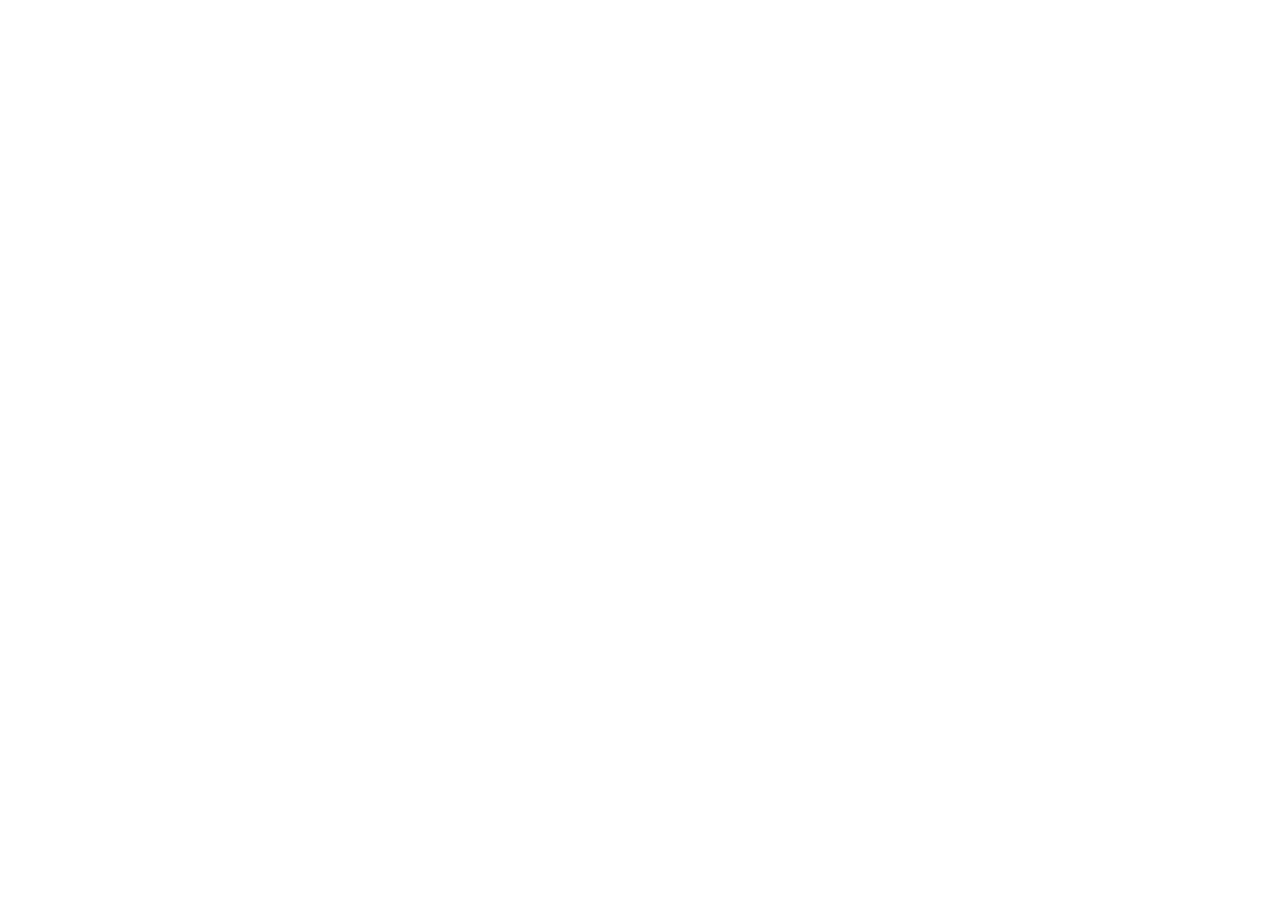
==== srs/index.html @ 6affec42 "add initial project files including HTML structure, SVG icons, and .gitignore" ====
<!doctype html>
<html lang = "en">
<head>
<meta charset = "UTF-8">
             <meta name = "viewport"
                   content = "width=device-width, user-scalable=no, initial-scale=1.0, maximum-scale=1.0, minimum-scale=1.0">
                         <meta http-equiv = "X-UA-Compatible" content = "ie=edge">
             <title>HandCrafts</title>
	<link href = "https://cdn.jsdelivr.net/npm/bootstrap@5.3.8/dist/css/bootstrap.min.css" rel = "stylesheet">
	<link rel = "stylesheet" href = "../css/style.css">
</head>
<body>

</body>
</html>
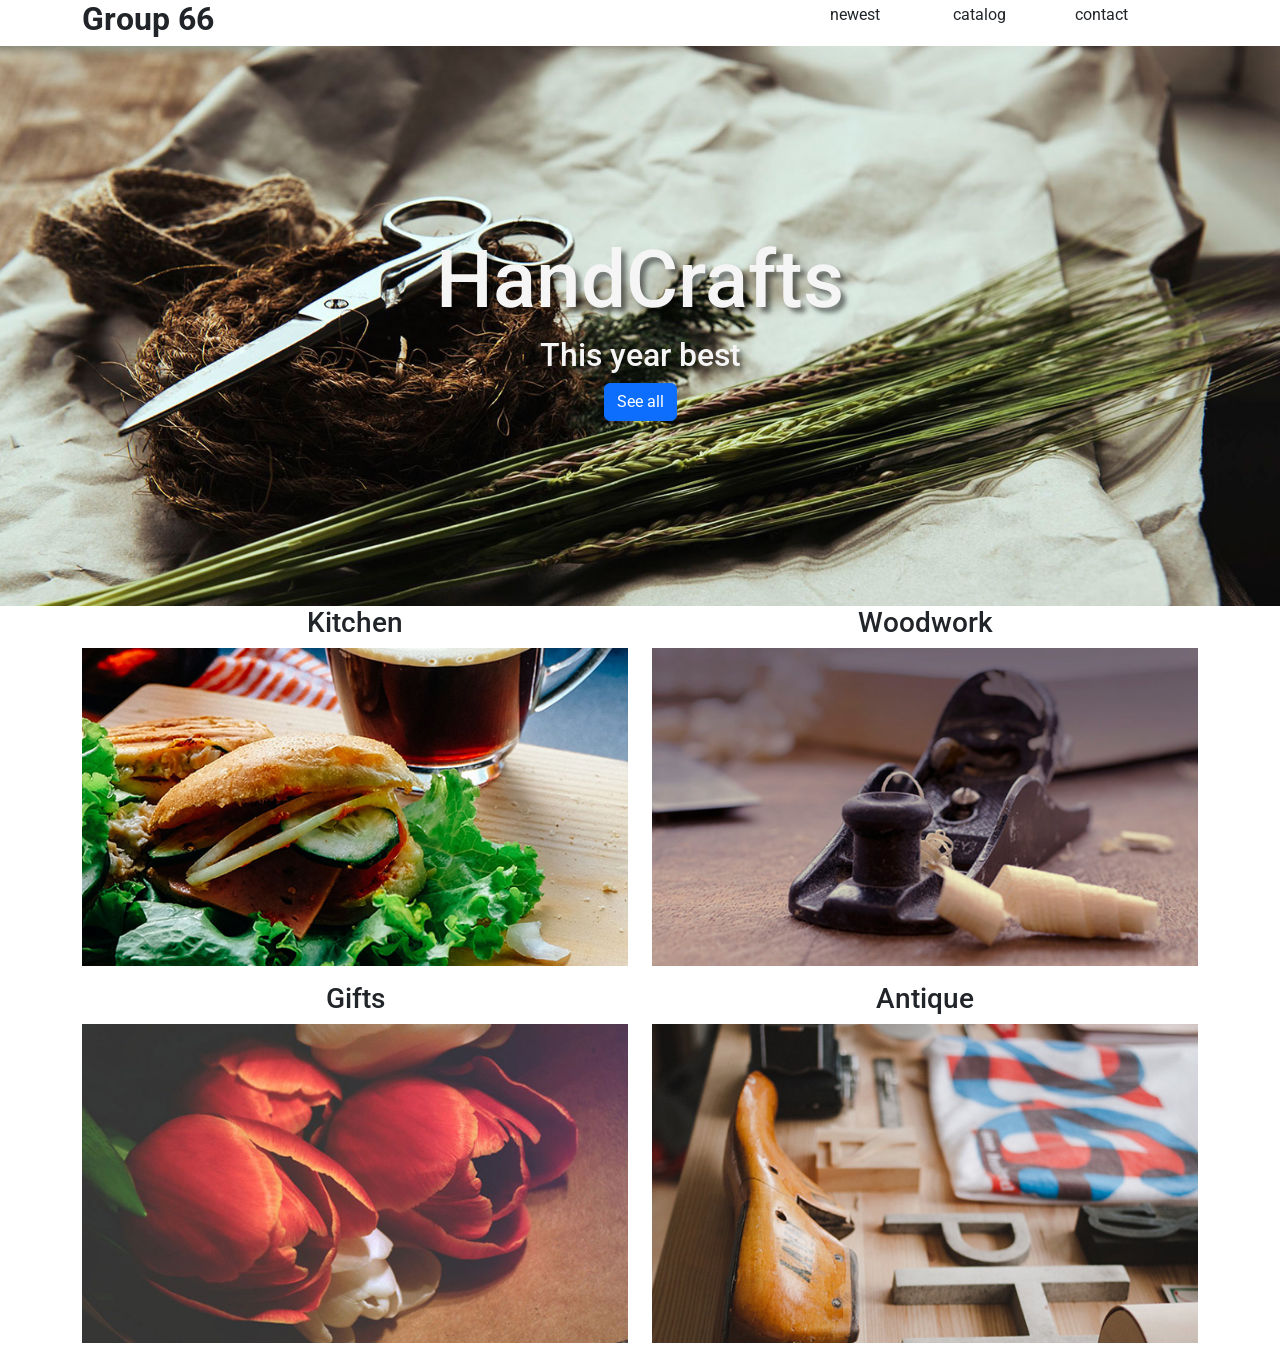
==== commit d0550c77: "add header and jumbotron sections to index.html; style updates in style.css" ====
--- a/srs/index.html
+++ b/srs/index.html
@@ -10,6 +10,42 @@
 	<link rel = "stylesheet" href = "../css/style.css">
 </head>
 <body>
+<header class = "container">
+	<div class = "row align-items-sm-center">
+		<h2 class = "col-sm-4 fw-bold">Group 66</h2>
+		<nav class = "row col-sm-8">
+			<p class = "col-sm-2 offset-sm-6">newest</p>
+			<p class = "col-sm-2">catalog</p>
+			<p class = "col-sm-2">contact</p>
+		</nav>
+	</div>
+</header>
+<section class = "container-fluid jumbotron text-center d-flex flex-column align-items-center justify-content-center">
+	<h1>HandCrafts</h1>
+	<h2>This year best</h2>
+	<a class = "btn btn-primary" href = "#">See all</a>
+</section>
+<section class = "container text-center">
+	<div class = "row">
+		<figure class = "col-sm-6">
+			<h3>Kitchen</h3>
+			<img class = "w-100" src = "../images/kitchen.jpg" alt = "Kitchen">
+		</figure>
+		<figure class = "col-sm-6">
+			<h3>Woodwork</h3>
+			<img class = "w-100" src = "../images/woodwork.jpg" alt = "Woodwork">
+		</figure>
+		<figure class = "col-sm-6">
+			<h3>Gifts</h3>
+			<img class = "w-100" src = "../images/gifts.jpg" alt = "Gifts">
+		</figure>
+		<figure class = "col-sm-6">
+			<h3>Antique</h3>
+			<img class = "w-100" src = "../images/antique.jpg" alt = "Antique">
+		</figure>
+		
+	</div>
+</section>
 
 </body>
 </html>
--- a/css/style.css
+++ b/css/style.css
@@ -0,0 +1,22 @@
+@import url('https://fonts.googleapis.com/css2?family=Roboto:ital,wght@0,100..900;1,100..900&display=swap');
+
+body {
+    font-family: 'Roboto', sans-serif;
+    font-weight: 400;
+}
+
+.jumbotron {
+    height: 35em;
+    background-image: url("../images/jumbotron.jpg");
+    background-size: cover;
+    color: whitesmoke;
+    text-shadow: 0.3em 0.3em 0.3em rgba(0, 0, 0, 0.5);
+}
+
+.jumbotron h1 {
+    font-size: 5em;
+}
+
+.jumbotron a {
+    text-shadow: none;
+}
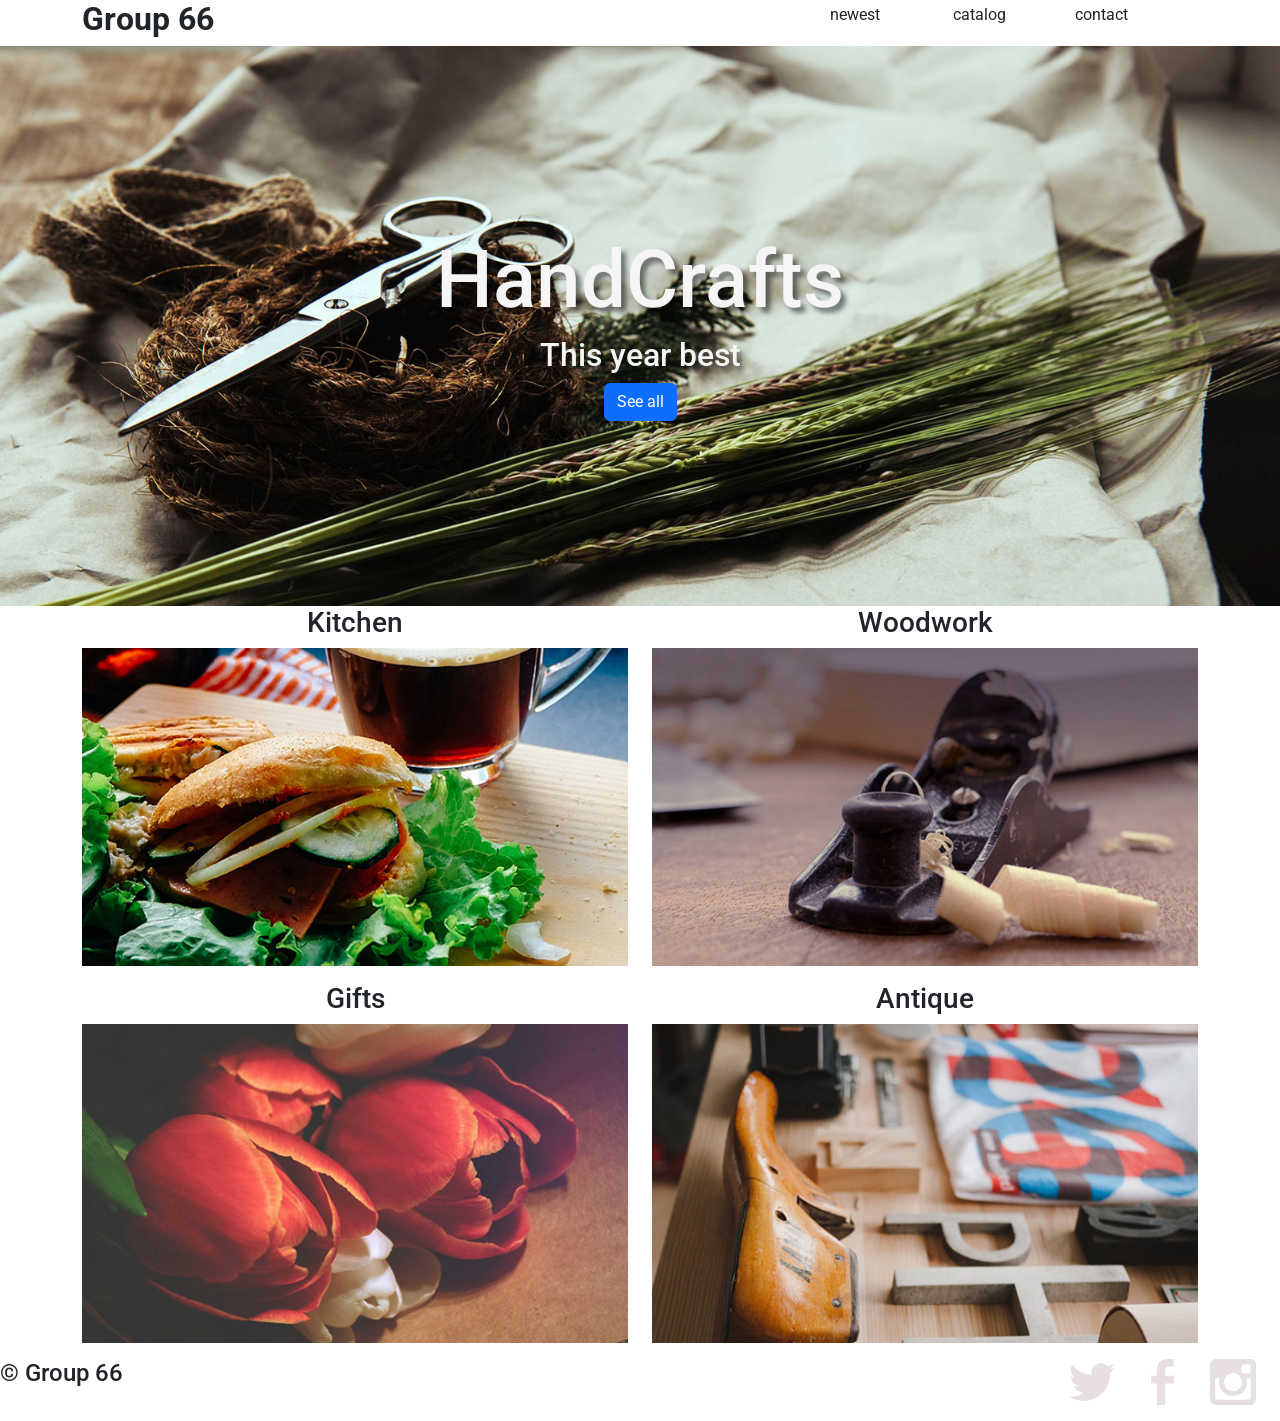
==== commit 7409fac2: "add footer section to index.html with social media icons" ====
--- a/srs/index.html
+++ b/srs/index.html
@@ -46,6 +46,15 @@
 		
 	</div>
 </section>
-
+<footer>
+	<div class="row">
+		<h4 class="col-sm-4">&copy; Group 66</h4>
+		<ul class="row col-sm-8 list-unstyled">
+			<li class="col-sm-1 offset-sm-9"><img src="../images/twitter.svg" alt="twitter"></li>
+			<li class="col-sm-1"><img src="../images/facebook.svg" alt="facebook"></li>
+			<li class="col-sm-1"><img src="../images/instagram.svg" alt="instagram"></li>
+		</ul>
+	</div>
+</footer>
 </body>
 </html>
